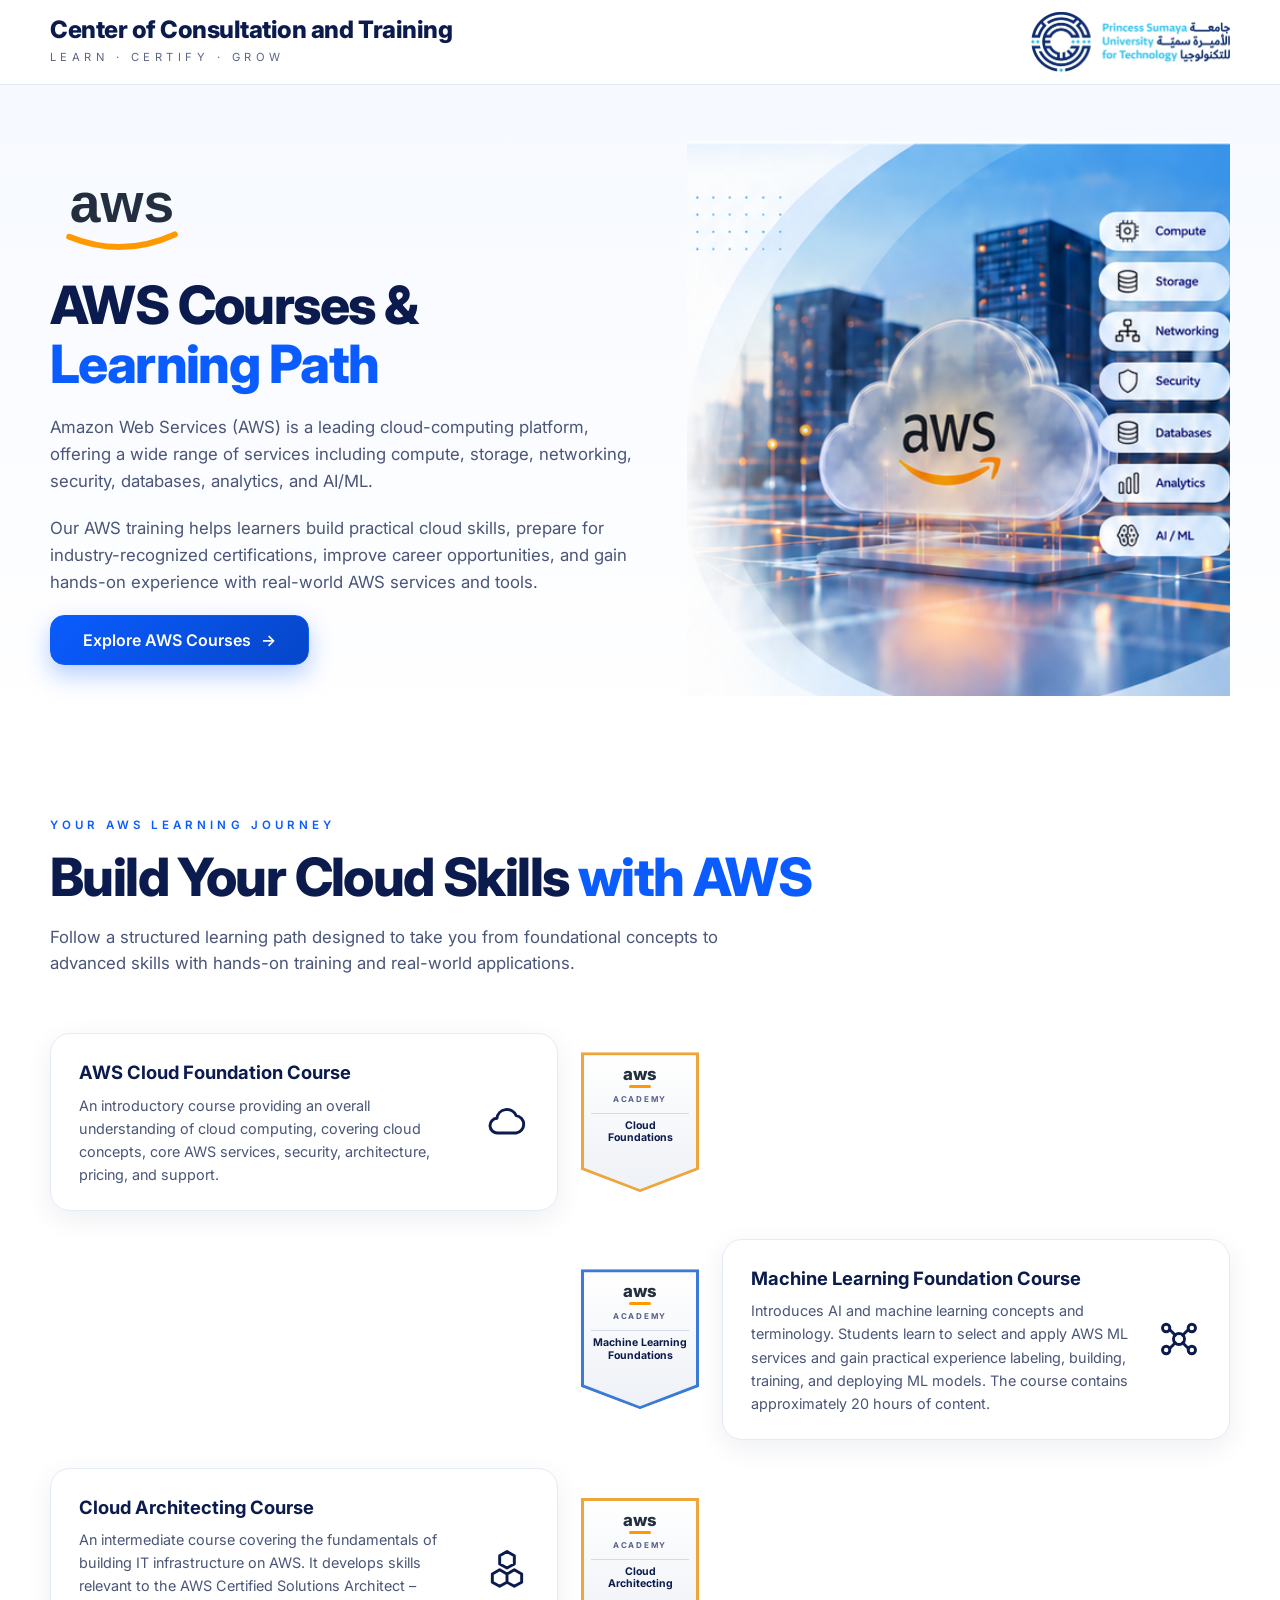
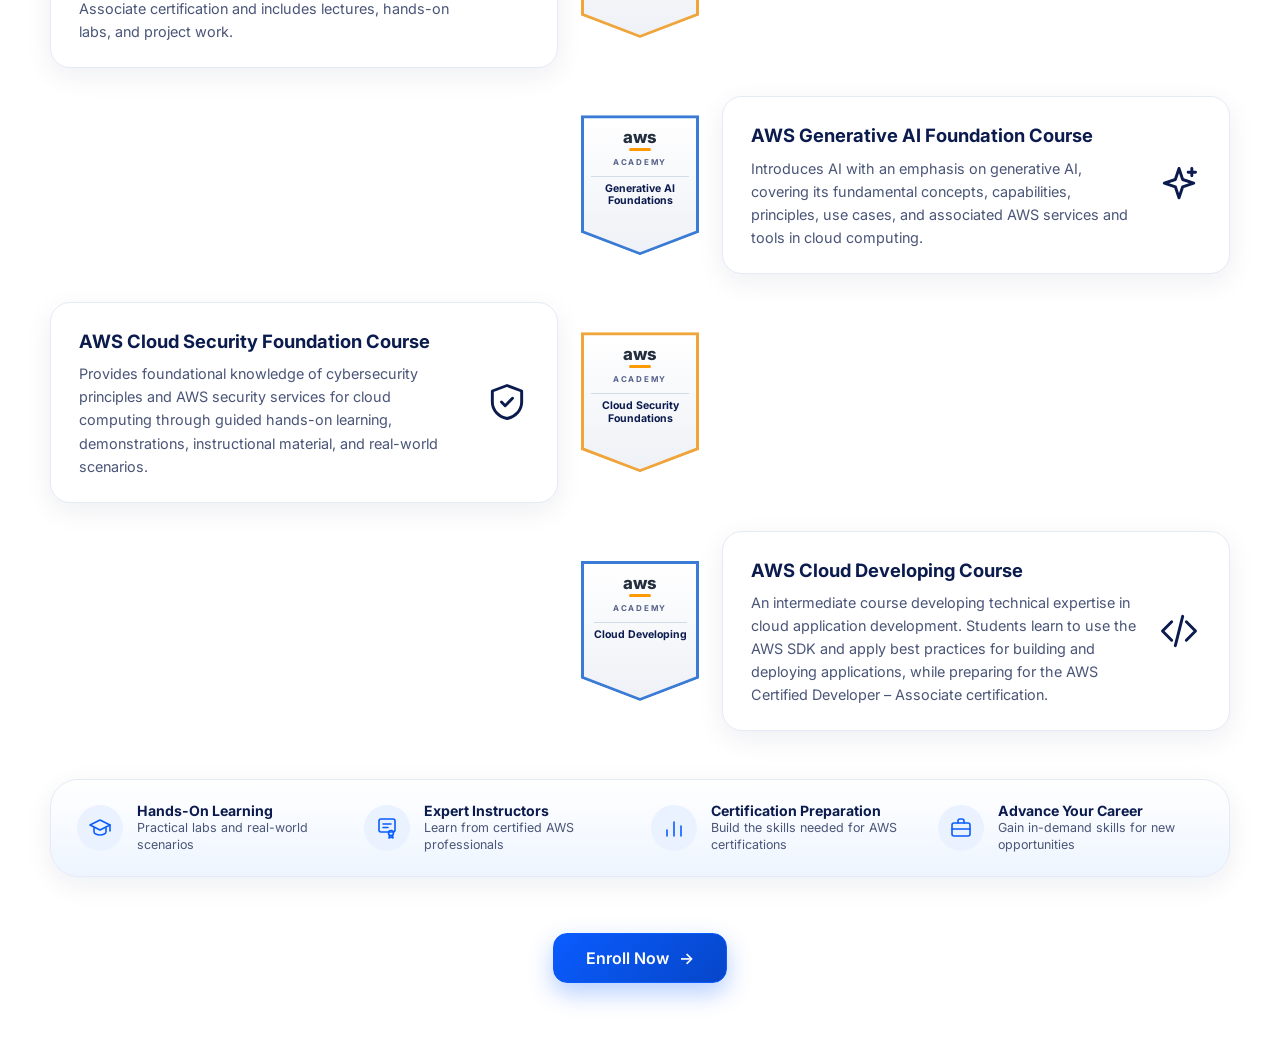
==== html/AWS.html @ 0be31d68 "Add PSUT Center of Consultation and Training website Landing page plus AWS, Oracle, Cisco, Microsoft" ====
<!DOCTYPE html>
<html lang="en">
<head>
  <meta charset="UTF-8">
  <meta name="viewport" content="width=device-width, initial-scale=1">
  <title>AWS Courses &amp; Learning Path | PSUT</title>
  <link rel="preconnect" href="https://fonts.googleapis.com">
  <link href="https://fonts.googleapis.com/css2?family=Inter:wght@400;500;600;700;800&display=swap" rel="stylesheet">
  <link rel="stylesheet" href="../css/Shared_Style.css">
  <link rel="stylesheet" href="../css/AWS.css">
</head>
<body>

  <!-- ===== Header (logo links back home) ===== -->
  <header class="site-header">
    <div class="container site-header__inner">
      <a class="brand" href="../index.html" aria-label="Back to home">
        <div class="brand__title">Center of Consultation and Training</div>
        <div class="brand__tagline">LEARN · CERTIFY · GROW</div>
      </a>
      <img class="university-logo" src="../assets/images/psut-logo.webp" alt="Princess Sumaya University for Technology" width="1600" height="483">
    </div>
  </header>

  <!-- ===== Hero ===== -->
  <section class="aws-hero" id="hero">
    <div class="container aws-hero__inner">
      <div class="aws-hero__content">
        <img class="aws-hero__logo" src="../assets/images/aws.svg" alt="AWS logo">
        <h1 class="heading">AWS Courses &amp; <em>Learning Path</em></h1>
        <p class="lead">Amazon Web Services (AWS) is a leading cloud-computing platform, offering a wide range of services including compute, storage, networking, security, databases, analytics, and AI/ML.</p>
        <p class="lead">Our AWS training helps learners build practical cloud skills, prepare for industry-recognized certifications, improve career opportunities, and gain hands-on experience with real-world AWS services and tools.</p>
        <button class="btn btn--primary" data-scroll-target="#courses">Explore AWS Courses <span aria-hidden="true">→</span></button>
      </div>
      <div class="aws-hero__visual" data-tilt>
        <div class="glow" aria-hidden="true"></div>
        <img class="hero-art" src="../assets/images/aws-hero.png" alt="AWS cloud above a city skyline with Compute, Storage, Networking, Security, Databases, Analytics and AI/ML services" width="489" height="500">
      </div>
    </div>
  </section>

  <!-- ===== Courses / learning path ===== -->
  <section class="section courses" id="courses">
    <div class="container">
      <div class="eyebrow">Your AWS learning journey</div>
      <h2 class="heading">Build Your Cloud Skills <em>with AWS</em></h2>
      <p class="lead">Follow a structured learning path designed to take you from foundational concepts to advanced skills with hands-on training and real-world applications.</p>
      <ol class="path" id="course-path"></ol>
      <ul class="features" id="features"></ul>
      <div class="courses__cta">
        <a class="btn btn--primary" id="enroll-btn" href="#">Enroll Now <span aria-hidden="true">→</span></a>
      </div>
    </div>
  </section>

  <script src="../js/Shared_Script.js"></script>
  <script src="../js/AWS.js"></script>
</body>
</html>
---- css/Shared_Style.css ----
/* ==========================================================
   Shared_Style.css — styles used by every page
   Sections: 1 Tokens · 2 Reset · 3 Layout · 4 Header
             5 Buttons · 6 Section headings · 7 Footer strip · 8 Reveal
   ========================================================== */

/* 1. Tokens */
:root {
  --navy: #0b1b4d;
  --blue: #0a5cff;
  --blue-dark: #0646c8;
  --blue-soft: #eaf2ff;
  --orange: #ff9900;
  --text: #4a5578;
  --line: #e4eaf6;
  --bg: #ffffff;
  --card-shadow: 0 8px 28px rgba(11, 27, 77, 0.07);
  --radius: 20px;
  --header-h: 84px;
  --max-w: 1180px;
  /* motion */
  --ease-spring: cubic-bezier(0.16, 1, 0.3, 1);
  --ease-pop: cubic-bezier(0.34, 1.56, 0.64, 1);
}

/* 2. Reset */
*, *::before, *::after { box-sizing: border-box; }
html { scroll-behavior: smooth; overflow-x: clip; }
body {
  margin: 0;
  font-family: "Inter", "Segoe UI", Helvetica, Arial, sans-serif;
  color: var(--text);
  background: var(--bg);
  line-height: 1.6;
}
img { max-width: 100%; display: block; }
.container > *, .hero__inner > *, .aws-hero__inner > * { min-width: 0; }
a { color: inherit; text-decoration: none; }
h1, h2, h3, h4, p { margin: 0; }

/* 3. Layout */
.container { width: min(var(--max-w), 100% - 40px); margin-inline: auto; }
.section { padding: 72px 0; scroll-margin-top: var(--header-h); }

/* 4. Header */
.site-header {
  position: sticky; top: 0; z-index: 50;
  background: rgba(255, 255, 255, 0.92);
  backdrop-filter: blur(10px);
  border-bottom: 1px solid var(--line);
}
.site-header__inner {
  height: var(--header-h);
  display: flex; align-items: center; justify-content: space-between; gap: 20px;
}
.brand__title { font-size: 1.5rem; font-weight: 800; color: var(--navy); letter-spacing: -0.02em; line-height: 1.1; }
.brand__tagline { font-size: 0.7rem; letter-spacing: 0.4em; color: #5a6585; margin-top: 6px; }
.university-logo { height: 60px; width: auto; flex: none; }

/* 5. Buttons */
.btn {
  display: inline-flex; align-items: center; gap: 10px;
  padding: 16px 32px; border-radius: 14px;
  font-family: inherit; font-size: 1rem; font-weight: 600; line-height: 1; cursor: pointer;
  border: 1.5px solid var(--blue);
  transition: transform .2s ease, box-shadow .2s ease, background .2s ease;
}
.btn:hover { transform: translateY(-2px); }
.btn:focus-visible, .provider-card__arrow:focus-visible, .brand:focus-visible { outline: 3px solid var(--blue); outline-offset: 3px; }
::selection { background: var(--blue); color: #fff; }
.btn--primary { background: linear-gradient(135deg, #0a5cff, #0646c8); color: #fff; box-shadow: 0 10px 24px rgba(10, 92, 255, .3); }
.btn--outline { background: #fff; color: var(--blue); }
.btn--outline:hover { background: var(--blue-soft); }

/* 6. Section headings */
.eyebrow { margin-bottom: 14px; font-size: 0.72rem; font-weight: 600; letter-spacing: 0.35em; text-transform: uppercase; color: var(--blue); }
.heading { font-size: clamp(2rem, 4.5vw, 3.3rem); font-weight: 800; color: var(--navy); letter-spacing: -0.03em; line-height: 1.12; text-wrap: balance; }
.heading em { font-style: normal; color: var(--blue); }
.lead { font-size: 1.05rem; max-width: 62ch; text-wrap: pretty; }

/* 7. Footer strip */
.footer-strip { background: var(--blue-soft); border-top: 1px solid var(--line); }
.footer-strip__inner { display: grid; grid-template-columns: repeat(3, 1fr); gap: 20px; padding: 22px 0; }
.footer-strip__item { display: flex; align-items: center; gap: 14px; }
.footer-strip__item svg { width: 34px; height: 34px; flex: none; color: var(--blue); }
.footer-strip__item strong { display: block; color: var(--navy); font-size: 0.9rem; }
.footer-strip__item span { font-size: 0.78rem; }

/* 7b. Feature strip (four selling points above the Enroll button on provider pages) */
.features { list-style: none; margin: 48px 0 0; padding: 22px 26px; display: grid; grid-template-columns: repeat(4, 1fr); gap: 22px; background: linear-gradient(180deg, #fff, #eef5ff); border: 1px solid var(--line); border-radius: 28px; box-shadow: var(--card-shadow); }
.feature { display: flex; align-items: center; gap: 14px; }
.feature__icon { width: 46px; height: 46px; border-radius: 50%; background: var(--blue-soft); color: var(--blue); display: grid; place-items: center; flex: none; }
.feature__icon svg { width: 24px; height: 24px; }
.feature strong { display: block; color: var(--navy); font-size: .88rem; line-height: 1.25; }
.feature span { display: block; font-size: .78rem; line-height: 1.35; }
@media (max-width: 1000px) { .features { grid-template-columns: 1fr 1fr; } }
@media (max-width: 560px) { .features { grid-template-columns: minmax(0, 1fr); padding: 20px; } }

/* 8a. Pointer tilt (driven by Shared.initTilt) */
[data-tilt] { --rx: 0deg; --ry: 0deg; transform: perspective(900px) rotateX(var(--rx)) rotateY(var(--ry)); transition: transform .25s cubic-bezier(.2, .7, .2, 1); }

/* 8. Motion — scroll reveal, badge pop, drawn connector, hero entrances
   Individual `translate` / `scale` properties are used for the entrance so a card's own
   hover `transform` never fights with it. Delays are per-property so hover stays instant. */
.reveal {
  --d: 0ms;
  opacity: 0; translate: 0 36px; scale: .96;
}
.reveal--left  { translate: -48px 24px; }
.reveal--right { translate: 48px 24px; }
.reveal.reveal { /* beats page-level transition rules on cards */
  transition:
    opacity .75s var(--ease-spring) var(--d),
    translate .75s var(--ease-spring) var(--d),
    scale .75s var(--ease-spring) var(--d),
    transform .25s ease, box-shadow .25s ease;
}
.reveal.is-visible { opacity: 1; translate: 0 0; scale: 1; }

/* Badges and number seals pop in just after their card */
.reveal .path-item__badge, .reveal .ms-card__badge, .reveal .rh-card__badge, .reveal .cs-item__num {
  opacity: 0; scale: .55;
  transition: opacity .5s ease calc(var(--d) + 220ms), scale .8s var(--ease-pop) calc(var(--d) + 220ms), transform .3s var(--ease-spring);
}
.reveal.is-visible .path-item__badge, .reveal.is-visible .ms-card__badge,
.reveal.is-visible .rh-card__badge, .reveal.is-visible .cs-item__num { opacity: 1; scale: 1; }

/* Roadmap connector line is drawn as the page scrolls (--draw: 0 → 1, set by Shared.initDrawLines) */
.path::before, .cs-grid::before { clip-path: inset(0 0 calc((1 - var(--draw, 1)) * 100%) 0); transition: clip-path .25s linear; }

/* Hero entrances (pages attach these with `animation:`) */
@keyframes rise { from { opacity: 0; transform: translateY(36px) scale(.96); } }
@keyframes art-in { from { opacity: 0; transform: translateY(36px) scale(1.04); filter: blur(8px); } }
@keyframes reveal-media { from { clip-path: inset(0 0 0 100%); opacity: 0; } to { clip-path: inset(0); opacity: 1; } }
@keyframes settle { from { transform: scale(1.04); } to { transform: scale(1); } }

/* Hover lift with a soft shadow */
.btn--primary:hover { box-shadow: 0 16px 32px rgba(10, 92, 255, .32); }
.btn--outline:hover { box-shadow: 0 10px 24px rgba(11, 27, 77, .1); }

@media (prefers-reduced-motion: reduce) {
  html { scroll-behavior: auto; }
  .reveal, .reveal .path-item__badge, .reveal .ms-card__badge, .reveal .rh-card__badge, .reveal .cs-item__num { opacity: 1; translate: none; scale: none; transition: none; }
  .path::before, .cs-grid::before { clip-path: none; transition: none; }
}

@media (max-width: 760px) {
  .university-logo { height: 40px; }
  .brand__title { font-size: 1.15rem; }
  .brand__tagline { letter-spacing: 0.25em; }
  .footer-strip__inner { grid-template-columns: 1fr; }
}

/* Small phones (≤ 480px, e.g. 320 × 768) */
@media (max-width: 480px) {
  :root { --header-h: 68px; }
  .container { width: calc(100% - 32px); }
  .section { padding: 48px 0; }
  .site-header__inner { gap: 10px; }
  .brand__title { font-size: 0.95rem; line-height: 1.15; }
  .brand__tagline { font-size: 0.6875rem; letter-spacing: 0.12em; margin-top: 3px; white-space: nowrap; }
  .university-logo { height: 30px; }
  .eyebrow { font-size: 0.6875rem; letter-spacing: 0.16em; }
  .heading { font-size: 1.75rem; }
  .lead { font-size: 0.98rem; }
  .btn { padding: 15px 22px; justify-content: center; }
}
---- css/AWS.css ----
/* ==========================================================
   AWS.css — styles specific to the AWS page
   Sections: 1 Hero · 2 Service chips · 3 Learning path · 4 CTA
   ========================================================== */

/* 1. Hero (2 Service chips are now part of the hero photo) */
.aws-hero { background: linear-gradient(180deg, #f6f9ff, #fff); overflow: hidden; }
.aws-hero__inner { display: grid; grid-template-columns: 1.1fr 1fr; align-items: center; gap: 40px; padding: 56px 0 48px; }
.aws-hero__content { display: grid; gap: 20px; justify-items: start; }
.aws-hero__logo { height: 84px; width: auto; }
.aws-hero__visual { position: relative; display: grid; place-items: center; animation: art-in .8s var(--ease-spring) both .1s; }
.hero-art { width: 100%; max-width: 560px; height: auto; animation: float 7s ease-in-out infinite; mix-blend-mode: multiply; }
.glow { position: absolute; width: 70%; aspect-ratio: 1; border-radius: 50%; background: radial-gradient(circle, rgba(255, 153, 0, .28), rgba(10, 92, 255, .12) 55%, transparent 70%); animation: pulse 4.5s ease-in-out infinite; }
@keyframes float { 50% { transform: translateY(-14px); } }
@keyframes pulse { 50% { transform: scale(1.18); opacity: .6; } }
.aws-hero__content > * { animation: rise .8s var(--ease-spring) both; }
.aws-hero__content > :nth-child(2) { animation-delay: .1s; }
.aws-hero__content > :nth-child(3) { animation-delay: .18s; }
.aws-hero__content > :nth-child(4) { animation-delay: .26s; }
.aws-hero__content > :nth-child(5) { animation-delay: .34s; }
@media (prefers-reduced-motion: reduce) { .aws-hero__visual, .hero-art, .glow, .aws-hero__content > * { animation: none; } }

/* 3. Learning path — two columns around a centre rail of badges */
.courses .lead { margin-top: 16px; }
.path { list-style: none; margin: 56px 0 0; padding: 0; position: relative; display: grid; gap: 28px; }
.path::before { content: ""; position: absolute; left: 50%; top: 0; bottom: 0; border-left: 2px dashed #c6d3ee; transform: translateX(-50%); }
.path-item { display: grid; grid-template-columns: 1fr 140px 1fr; align-items: center; }
.path-item__card {
  display: flex; align-items: center; justify-content: space-between; gap: 18px;
  padding: 24px 28px; background: #fff; border: 1px solid var(--line); border-radius: var(--radius);
  box-shadow: var(--card-shadow); transition: transform .25s ease, box-shadow .25s ease;
}
.path-item__card:hover { transform: translateY(-3px); box-shadow: 0 16px 36px rgba(11, 27, 77, .12); }
.path-item__card h3 { color: var(--navy); font-size: 1.15rem; margin-bottom: 6px; }
.path-item__card p { font-size: .9rem; }
.path-item__icon { width: 44px; height: 44px; flex: none; color: var(--navy); }
.path-item__badge { grid-column: 2; grid-row: 1; justify-self: center; }
.path-item--left  .path-item__card { grid-column: 1; grid-row: 1; margin-right: 12px; }
.path-item--right .path-item__card { grid-column: 3; grid-row: 1; margin-left: 12px; }

/* Badge: AWS Academy-style shield; ring colour alternates silver-blue / silver-orange */
.badge {
  --edge: #c9d2e3;
  position: relative; z-index: 1; width: 118px; height: 140px; padding: 14px 10px 26px;
  display: flex; flex-direction: column; align-items: center; text-align: center;
  background: linear-gradient(180deg, #fff, #eef1f6); color: var(--navy);
  clip-path: polygon(0 0, 100% 0, 100% 84%, 50% 100%, 0 84%);
  filter: drop-shadow(0 8px 14px rgba(11, 27, 77, .18));
}
.badge::before { /* edge, drawn as an inset so the clip keeps it crisp */
  content: ""; position: absolute; inset: 0; z-index: -1; background: var(--edge);
  clip-path: polygon(0 0, 100% 0, 100% 84%, 50% 100%, 0 84%);
}
.badge::after {
  content: ""; position: absolute; inset: 3px; z-index: -1; background: linear-gradient(180deg, #fff, #eef1f6);
  clip-path: polygon(0 0, 100% 0, 100% 84%, 50% 100%, 0 84%);
}
.path-item:nth-child(even) .badge { --edge: #3a7bd5; }
.path-item:nth-child(odd) .badge { --edge: #f0a53a; }
.badge__aws { font-weight: 800; font-size: 1.05rem; color: #232f3e; line-height: 1; }
.badge__aws::after { content: ""; display: block; width: 22px; height: 3px; margin: 2px auto 0; border-radius: 3px; background: var(--orange); }
.badge__academy { margin-top: 5px; font-size: .5rem; font-weight: 700; letter-spacing: .22em; color: #55608a; }
.badge__label { margin-top: 7px; padding-top: 6px; border-top: 1px solid #d3daea; font-size: .66rem; font-weight: 700; line-height: 1.2; text-wrap: balance; }

/* 4. CTA */
.courses__cta { display: flex; justify-content: center; margin-top: 56px; }

@media (max-width: 900px) {
  .aws-hero__inner { grid-template-columns: minmax(0, 1fr); }
  .path::before { left: 62px; }
  .path-item { grid-template-columns: 124px minmax(0, 1fr); gap: 14px; }
  .path-item__icon { display: none; }
  .path-item__badge { grid-column: 1; }
  .path-item--left .path-item__card, .path-item--right .path-item__card { grid-column: 2; margin: 0; }
}

@media (max-width: 480px) {
  .aws-hero__inner { padding: 32px 0; gap: 28px; }
  .aws-hero__logo { height: 64px; }
  .aws-hero__content .btn { width: 100%; }
  /* Stack each course: badge on top, full-width card below */
  .path { margin-top: 36px; gap: 36px; }
  .path::before { display: none; }
  .path-item { grid-template-columns: minmax(0, 1fr); gap: 0; }
  .path-item__badge, .path-item--left .path-item__card, .path-item--right .path-item__card { grid-column: 1; }
  .path-item__badge { grid-row: 1; justify-self: start; margin: 0 0 -26px 18px; position: relative; z-index: 2; }
  .path-item--left .path-item__card, .path-item--right .path-item__card { grid-row: 2; padding: 40px 20px 22px; }
  .path-item__card h3 { font-size: 1.05rem; }
  .badge { width: 104px; height: 124px; padding: 12px 8px 22px; }
  .courses__cta .btn { width: 100%; }
}
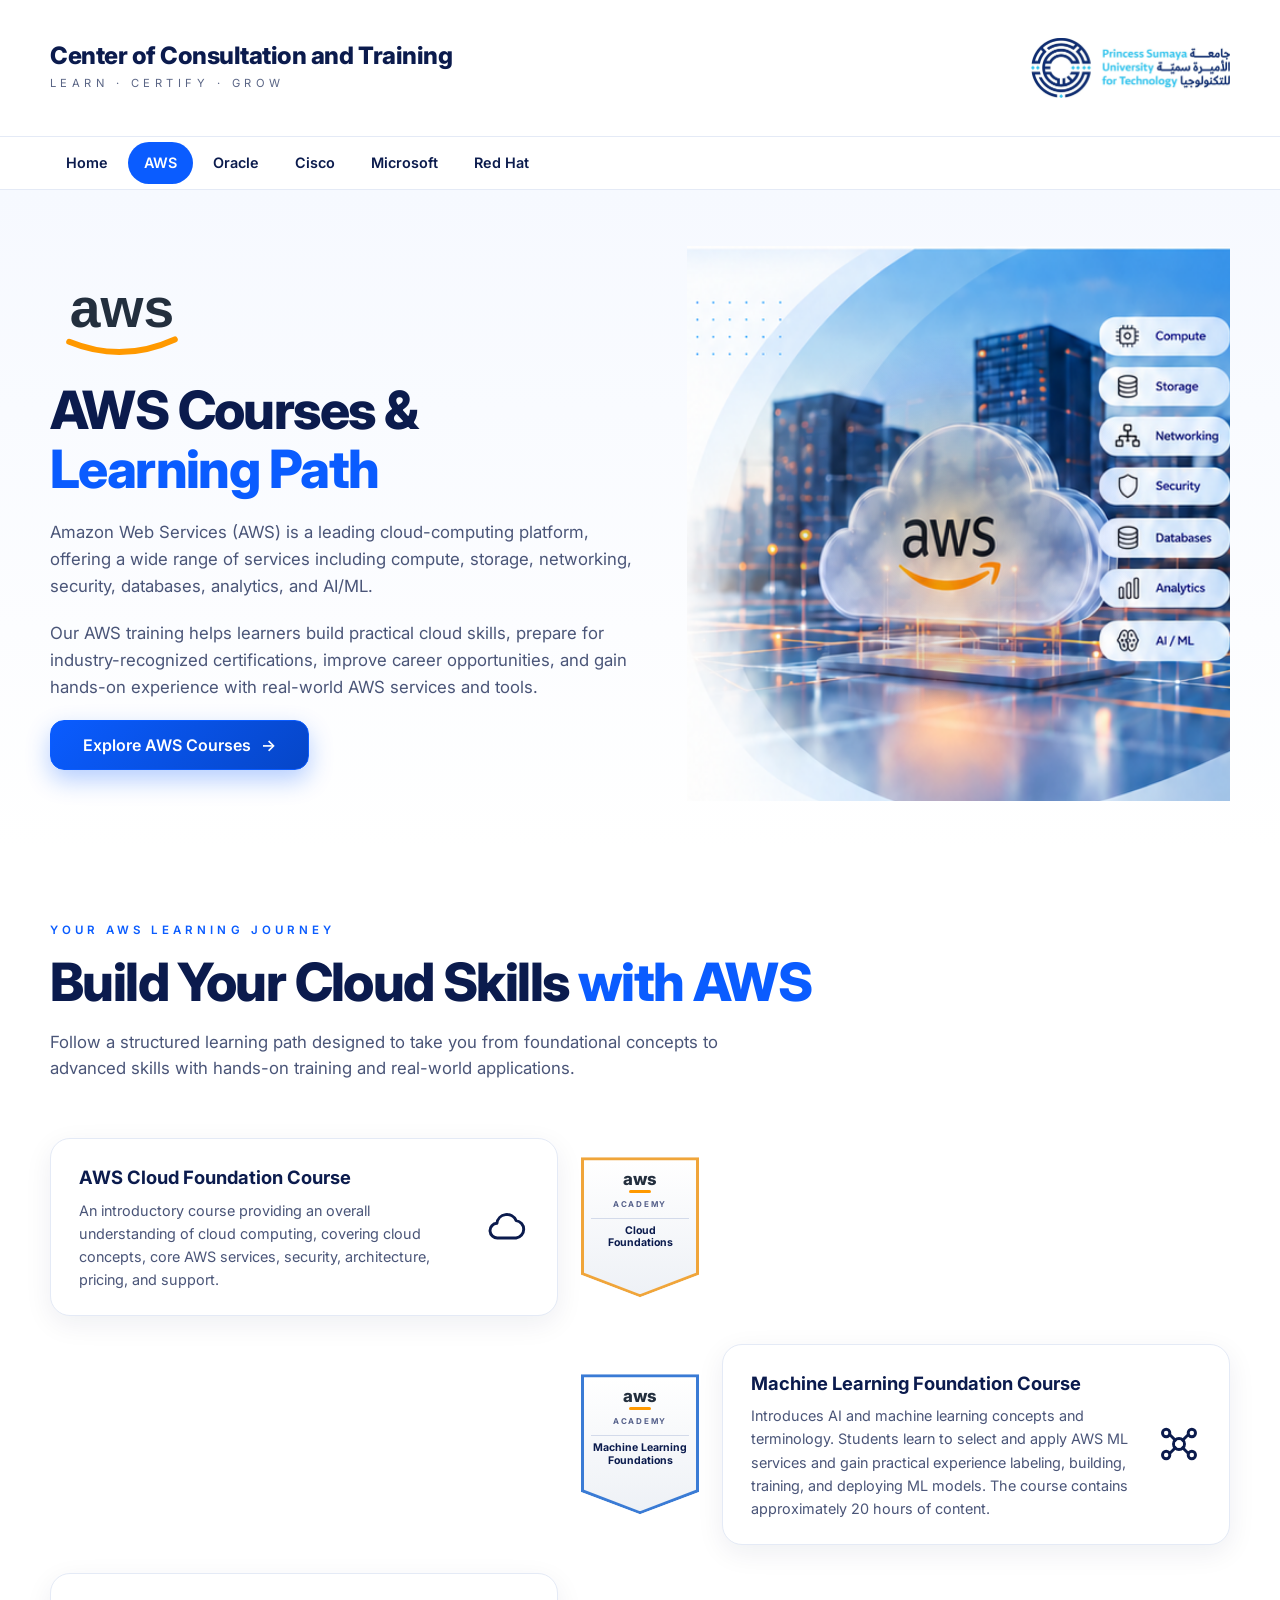
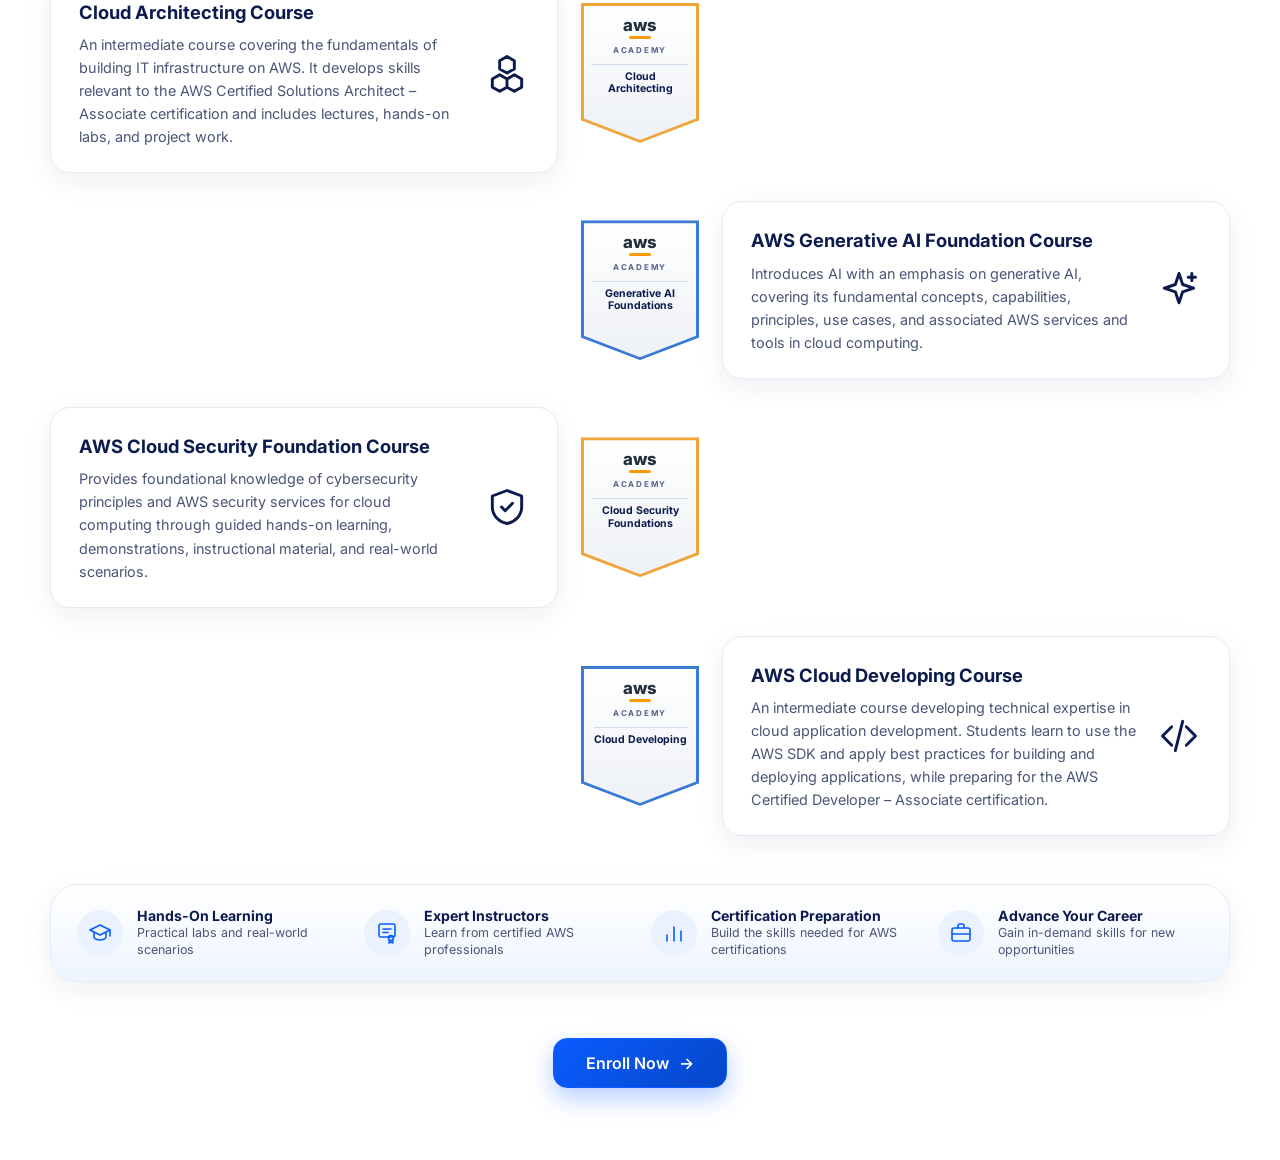
==== commit 32b60b62: "Polish: mobile-native fixes, view transitions, scroll-driven connector, header shadow, shared hero a" ====
--- a/html/AWS.html
+++ b/html/AWS.html
@@ -2,14 +2,18 @@
 <html lang="en">
 <head>
   <meta charset="UTF-8">
-  <meta name="viewport" content="width=device-width, initial-scale=1">
+  <meta name="viewport" content="width=device-width, initial-scale=1, viewport-fit=cover">
+  <meta name="theme-color" content="#ffffff">
+  <meta name="color-scheme" content="light">
   <title>AWS Courses &amp; Learning Path | PSUT</title>
   <link rel="preconnect" href="https://fonts.googleapis.com">
   <link href="https://fonts.googleapis.com/css2?family=Inter:wght@400;500;600;700;800&display=swap" rel="stylesheet">
   <link rel="stylesheet" href="../css/Shared_Style.css">
   <link rel="stylesheet" href="../css/AWS.css">
+  <script>document.documentElement.classList.add("js");</script>
 </head>
 <body>
+  <a class="skip-link" href="#main">Skip to main content</a>
 
   <!-- ===== Header (logo links back home) ===== -->
   <header class="site-header">
@@ -22,6 +26,7 @@
     </div>
   </header>
 
+  <main id="main" tabindex="-1">
   <!-- ===== Hero ===== -->
   <section class="aws-hero" id="hero">
     <div class="container aws-hero__inner">
@@ -45,14 +50,16 @@
       <div class="eyebrow">Your AWS learning journey</div>
       <h2 class="heading">Build Your Cloud Skills <em>with AWS</em></h2>
       <p class="lead">Follow a structured learning path designed to take you from foundational concepts to advanced skills with hands-on training and real-world applications.</p>
-      <ol class="path" id="course-path"></ol>
-      <ul class="features" id="features"></ul>
+      <ol class="path" id="course-path" aria-label="Course learning path"></ol>
+      <ul class="features" id="features" aria-label="Why train with us"></ul>
       <div class="courses__cta">
         <a class="btn btn--primary" id="enroll-btn" href="#">Enroll Now <span aria-hidden="true">→</span></a>
       </div>
     </div>
   </section>
 
+  </main>
+
   <script src="../js/Shared_Script.js"></script>
   <script src="../js/AWS.js"></script>
 </body>
--- a/css/Shared_Style.css
+++ b/css/Shared_Style.css
@@ -16,16 +16,17 @@
   --bg: #ffffff;
   --card-shadow: 0 8px 28px rgba(11, 27, 77, 0.07);
   --radius: 20px;
-  --header-h: 84px;
+  --header-h: 136px;
   --max-w: 1180px;
   /* motion */
   --ease-spring: cubic-bezier(0.16, 1, 0.3, 1);
   --ease-pop: cubic-bezier(0.34, 1.56, 0.64, 1);
+  --ease-out: cubic-bezier(0.23, 1, 0.32, 1); /* strong ease-out for hover / press feedback */
 }
 
 /* 2. Reset */
 *, *::before, *::after { box-sizing: border-box; }
-html { scroll-behavior: smooth; overflow-x: clip; }
+html { scroll-behavior: smooth; overflow-x: hidden; -webkit-tap-highlight-color: transparent; -webkit-text-size-adjust: 100%; }
 body {
   margin: 0;
   font-family: "Inter", "Segoe UI", Helvetica, Arial, sans-serif;
@@ -34,13 +35,26 @@
   line-height: 1.6;
 }
 img { max-width: 100%; display: block; }
+
+/* Native feel on phones: instant taps, no text selection / callout on controls, notch-safe edges */
+a, button, [role="button"] { touch-action: manipulation; }
+.btn, .site-nav a, .provider-card__arrow, .brand { -webkit-user-select: none; user-select: none; -webkit-touch-callout: none; }
+body { padding-left: env(safe-area-inset-left); padding-right: env(safe-area-inset-right); }
+.site-header { padding-top: env(safe-area-inset-top); }
+.site-nav ul { overscroll-behavior-x: contain; }
 .container > *, .hero__inner > *, .aws-hero__inner > * { min-width: 0; }
 a { color: inherit; text-decoration: none; }
 h1, h2, h3, h4, p { margin: 0; }
 
+/* Accessibility helpers */
+.skip-link { position: absolute; left: 16px; top: -64px; z-index: 100; padding: 12px 18px; border-radius: 10px; background: var(--navy); color: #fff; font-weight: 600; }
+.skip-link:focus { top: 12px; }
+.sr-only { position: absolute; width: 1px; height: 1px; margin: -1px; padding: 0; overflow: hidden; clip: rect(0 0 0 0); white-space: nowrap; border: 0; }
+main:focus { outline: none; }
+
 /* 3. Layout */
 .container { width: min(var(--max-w), 100% - 40px); margin-inline: auto; }
-.section { padding: 72px 0; scroll-margin-top: var(--header-h); }
+.section { padding: 72px 0; scroll-margin-top: var(--header-h); overflow-x: clip; }
 
 /* 4. Header */
 .site-header {
@@ -57,20 +71,55 @@
 .brand__tagline { font-size: 0.7rem; letter-spacing: 0.4em; color: #5a6585; margin-top: 6px; }
 .university-logo { height: 60px; width: auto; flex: none; }
 
+/* Header shadow appears once the page scrolls (opacity only; toggled by Shared.initHeaderShadow) */
+.site-header::after { content: ""; position: absolute; inset: 0; z-index: -1; pointer-events: none; box-shadow: 0 10px 28px rgba(11, 27, 77, .09); opacity: 0; transition: opacity 200ms ease; }
+.site-header.is-scrolled::after { opacity: 1; }
+
+/* Page-to-page cross-fade; the sticky header stays put (browsers without support just navigate normally) */
+@view-transition { navigation: auto; }
+.site-header { view-transition-name: site-header; }
+::view-transition-group(site-header) { animation-duration: 0s; }
+::view-transition-old(root) { animation: 160ms var(--ease-out) both vt-out; }
+::view-transition-new(root) { animation: 220ms var(--ease-out) both vt-in; }
+@keyframes vt-out { to { opacity: 0; } }
+@keyframes vt-in { from { opacity: 0; } }
+
+@media (prefers-reduced-transparency: reduce), (prefers-contrast: more) {
+  .site-header, .site-nav { background: #fff; backdrop-filter: none; -webkit-backdrop-filter: none; }
+}
+
+/* 4b. Navigation row */
+.site-nav { border-top: 1px solid var(--line); background: rgba(255, 255, 255, .96); }
+.site-nav__inner { display: flex; align-items: center; justify-content: space-between; gap: 16px; height: 52px; }
+.site-nav ul { list-style: none; margin: 0; padding: 0; display: flex; gap: 4px; flex: 1; min-width: 0; overflow-x: auto; scrollbar-width: none; scroll-snap-type: x proximity; }
+.site-nav ul::-webkit-scrollbar { display: none; }
+.site-nav li { flex: none; scroll-snap-align: start; }
+.site-nav ul a { display: block; padding: 9px 16px; border-radius: 999px; font-size: .9rem; font-weight: 600; color: var(--navy); transition: background-color 200ms ease, color 200ms ease, transform 160ms var(--ease-out); }
+@media (hover: hover) and (pointer: fine) { .site-nav ul a:hover { background: var(--blue-soft); } }
+.site-nav ul a[aria-current="page"] { background: var(--blue); color: #fff; }
+.site-nav ul a:active { transform: scale(.97); }
+.site-nav a:focus-visible { outline: none; box-shadow: 0 0 0 3px rgba(10, 92, 255, .4); }
+
 /* 5. Buttons */
 .btn {
   display: inline-flex; align-items: center; gap: 10px;
   padding: 16px 32px; border-radius: 14px;
   font-family: inherit; font-size: 1rem; font-weight: 600; line-height: 1; cursor: pointer;
   border: 1.5px solid var(--blue);
-  transition: transform .2s ease, box-shadow .2s ease, background .2s ease;
-}
-.btn:hover { transform: translateY(-2px); }
-.btn:focus-visible, .provider-card__arrow:focus-visible, .brand:focus-visible { outline: 3px solid var(--blue); outline-offset: 3px; }
+  transition: transform 160ms var(--ease-out), box-shadow 200ms ease, background-color 200ms ease;
+}
+@media (hover: hover) and (pointer: fine) { .btn:hover { transform: translateY(-2px); } }
+.btn:active { transform: scale(.97); }
+.btn:disabled, .btn[aria-disabled="true"] { opacity: .5; pointer-events: none; }
+/* Focus ring in the shadcn style: a soft 3px halo instead of a hard outline */
+.btn:focus-visible, .provider-card__arrow:focus-visible, .brand:focus-visible, .feature a:focus-visible {
+  outline: none; box-shadow: 0 0 0 3px rgba(10, 92, 255, .4); border-color: var(--blue);
+}
+.brand:focus-visible { border-radius: 8px; }
 ::selection { background: var(--blue); color: #fff; }
 .btn--primary { background: linear-gradient(135deg, #0a5cff, #0646c8); color: #fff; box-shadow: 0 10px 24px rgba(10, 92, 255, .3); }
 .btn--outline { background: #fff; color: var(--blue); }
-.btn--outline:hover { background: var(--blue-soft); }
+@media (hover: hover) and (pointer: fine) { .btn--outline:hover { background: var(--blue-soft); } }
 
 /* 6. Section headings */
 .eyebrow { margin-bottom: 14px; font-size: 0.72rem; font-weight: 600; letter-spacing: 0.35em; text-transform: uppercase; color: var(--blue); }
@@ -97,36 +146,46 @@
 @media (max-width: 560px) { .features { grid-template-columns: minmax(0, 1fr); padding: 20px; } }
 
 /* 8a. Pointer tilt (driven by Shared.initTilt) */
-[data-tilt] { --rx: 0deg; --ry: 0deg; transform: perspective(900px) rotateX(var(--rx)) rotateY(var(--ry)); transition: transform .25s cubic-bezier(.2, .7, .2, 1); }
+[data-tilt] { transition: transform 250ms var(--ease-out); }
 
 /* 8. Motion — scroll reveal, badge pop, drawn connector, hero entrances
    Individual `translate` / `scale` properties are used for the entrance so a card's own
    hover `transform` never fights with it. Delays are per-property so hover stays instant. */
-.reveal {
-  --d: 0ms;
-  opacity: 0; translate: 0 36px; scale: .96;
-}
-.reveal--left  { translate: -48px 24px; }
-.reveal--right { translate: 48px 24px; }
+.reveal { --d: 0ms; }
+.js .reveal { opacity: 0; translate: 0 36px; scale: .96; }
+.js .reveal--left  { translate: -48px 24px; }
+.js .reveal--right { translate: 48px 24px; }
 .reveal.reveal { /* beats page-level transition rules on cards */
   transition:
     opacity .75s var(--ease-spring) var(--d),
     translate .75s var(--ease-spring) var(--d),
     scale .75s var(--ease-spring) var(--d),
-    transform .25s ease, box-shadow .25s ease;
-}
-.reveal.is-visible { opacity: 1; translate: 0 0; scale: 1; }
+    transform 220ms var(--ease-out), box-shadow 220ms ease;
+}
+.js .reveal.is-visible { opacity: 1; translate: 0 0; scale: 1; }
 
 /* Badges and number seals pop in just after their card */
-.reveal .path-item__badge, .reveal .ms-card__badge, .reveal .rh-card__badge, .reveal .cs-item__num {
-  opacity: 0; scale: .55;
-  transition: opacity .5s ease calc(var(--d) + 220ms), scale .8s var(--ease-pop) calc(var(--d) + 220ms), transform .3s var(--ease-spring);
-}
-.reveal.is-visible .path-item__badge, .reveal.is-visible .ms-card__badge,
-.reveal.is-visible .rh-card__badge, .reveal.is-visible .cs-item__num { opacity: 1; scale: 1; }
-
-/* Roadmap connector line is drawn as the page scrolls (--draw: 0 → 1, set by Shared.initDrawLines) */
-.path::before, .cs-grid::before { clip-path: inset(0 0 calc((1 - var(--draw, 1)) * 100%) 0); transition: clip-path .25s linear; }
+.js .reveal .path-item__badge, .js .reveal .ms-card__badge, .js .reveal .rh-card__badge, .js .reveal .cs-item__num {
+  opacity: 0; scale: .8;
+  transition: opacity .5s ease calc(var(--d) + 220ms), scale .8s var(--ease-pop) calc(var(--d) + 220ms), transform 220ms var(--ease-out);
+}
+.js .reveal.is-visible .path-item__badge, .js .reveal.is-visible .ms-card__badge,
+.js .reveal.is-visible .rh-card__badge, .js .reveal.is-visible .cs-item__num { opacity: 1; scale: 1; }
+
+/* Roadmap connector line is drawn as the page scrolls, with a CSS scroll-driven animation (no JS).
+   Browsers without animation-timeline simply show the finished line. */
+@supports (animation-timeline: view()) {
+  @media (prefers-reduced-motion: no-preference) {
+    .path::before, .cs-grid::before { animation: draw-line linear both; animation-timeline: view(); animation-range: entry 25% cover 60%; }
+  }
+}
+@keyframes draw-line { from { clip-path: inset(0 0 100% 0); } to { clip-path: inset(0 0 0 0); } }
+
+/* Hero art shared by the AWS / Oracle / Cisco / Red Hat pages (each page sets --glow-a / --glow-b on its visual) */
+.hero-art { width: 100%; max-width: 560px; height: auto; animation: float 7s ease-in-out infinite; mix-blend-mode: multiply; }
+.glow { position: absolute; width: 70%; aspect-ratio: 1; border-radius: 50%; background: radial-gradient(circle, var(--glow-a), var(--glow-b) 55%, transparent 70%); animation: pulse 4.5s ease-in-out infinite; }
+@keyframes float { 50% { transform: translateY(-14px); } }
+@keyframes pulse { 50% { transform: scale(1.18); opacity: .6; } }
 
 /* Hero entrances (pages attach these with `animation:`) */
 @keyframes rise { from { opacity: 0; transform: translateY(36px) scale(.96); } }
@@ -135,13 +194,14 @@
 @keyframes settle { from { transform: scale(1.04); } to { transform: scale(1); } }
 
 /* Hover lift with a soft shadow */
-.btn--primary:hover { box-shadow: 0 16px 32px rgba(10, 92, 255, .32); }
-.btn--outline:hover { box-shadow: 0 10px 24px rgba(11, 27, 77, .1); }
+@media (hover: hover) and (pointer: fine) { .btn--primary:hover { box-shadow: 0 16px 32px rgba(10, 92, 255, .32); } }
+@media (hover: hover) and (pointer: fine) { .btn--outline:hover { box-shadow: 0 10px 24px rgba(11, 27, 77, .1); } }
 
 @media (prefers-reduced-motion: reduce) {
+  @view-transition { navigation: none; }
+  .site-header::after { transition: none; }
   html { scroll-behavior: auto; }
-  .reveal, .reveal .path-item__badge, .reveal .ms-card__badge, .reveal .rh-card__badge, .reveal .cs-item__num { opacity: 1; translate: none; scale: none; transition: none; }
-  .path::before, .cs-grid::before { clip-path: none; transition: none; }
+  .js .reveal, .js .reveal .path-item__badge, .js .reveal .ms-card__badge, .js .reveal .rh-card__badge, .js .reveal .cs-item__num { opacity: 1; translate: none; scale: none; transition: none; }
 }
 
 @media (max-width: 760px) {
@@ -153,7 +213,9 @@
 
 /* Small phones (≤ 480px, e.g. 320 × 768) */
 @media (max-width: 480px) {
-  :root { --header-h: 68px; }
+  :root { --header-h: 116px; }
+  .site-nav__inner { height: 48px; gap: 10px; }
+  .site-nav ul a { padding: 8px 12px; font-size: .85rem; }
   .container { width: calc(100% - 32px); }
   .section { padding: 48px 0; }
   .site-header__inner { gap: 10px; }
--- a/css/AWS.css
+++ b/css/AWS.css
@@ -8,11 +8,7 @@
 .aws-hero__inner { display: grid; grid-template-columns: 1.1fr 1fr; align-items: center; gap: 40px; padding: 56px 0 48px; }
 .aws-hero__content { display: grid; gap: 20px; justify-items: start; }
 .aws-hero__logo { height: 84px; width: auto; }
-.aws-hero__visual { position: relative; display: grid; place-items: center; animation: art-in .8s var(--ease-spring) both .1s; }
-.hero-art { width: 100%; max-width: 560px; height: auto; animation: float 7s ease-in-out infinite; mix-blend-mode: multiply; }
-.glow { position: absolute; width: 70%; aspect-ratio: 1; border-radius: 50%; background: radial-gradient(circle, rgba(255, 153, 0, .28), rgba(10, 92, 255, .12) 55%, transparent 70%); animation: pulse 4.5s ease-in-out infinite; }
-@keyframes float { 50% { transform: translateY(-14px); } }
-@keyframes pulse { 50% { transform: scale(1.18); opacity: .6; } }
+.aws-hero__visual { --glow-a: rgba(255, 153, 0, .28); --glow-b: rgba(10, 92, 255, .12); position: relative; display: grid; place-items: center; animation: art-in .8s var(--ease-spring) both .1s; }
 .aws-hero__content > * { animation: rise .8s var(--ease-spring) both; }
 .aws-hero__content > :nth-child(2) { animation-delay: .1s; }
 .aws-hero__content > :nth-child(3) { animation-delay: .18s; }
@@ -28,9 +24,9 @@
 .path-item__card {
   display: flex; align-items: center; justify-content: space-between; gap: 18px;
   padding: 24px 28px; background: #fff; border: 1px solid var(--line); border-radius: var(--radius);
-  box-shadow: var(--card-shadow); transition: transform .25s ease, box-shadow .25s ease;
+  box-shadow: var(--card-shadow); transition: transform 220ms var(--ease-out), box-shadow 220ms ease;
 }
-.path-item__card:hover { transform: translateY(-3px); box-shadow: 0 16px 36px rgba(11, 27, 77, .12); }
+@media (hover: hover) and (pointer: fine) { .path-item__card:hover { transform: translateY(-3px); box-shadow: 0 16px 36px rgba(11, 27, 77, .12); } }
 .path-item__card h3 { color: var(--navy); font-size: 1.15rem; margin-bottom: 6px; }
 .path-item__card p { font-size: .9rem; }
 .path-item__icon { width: 44px; height: 44px; flex: none; color: var(--navy); }
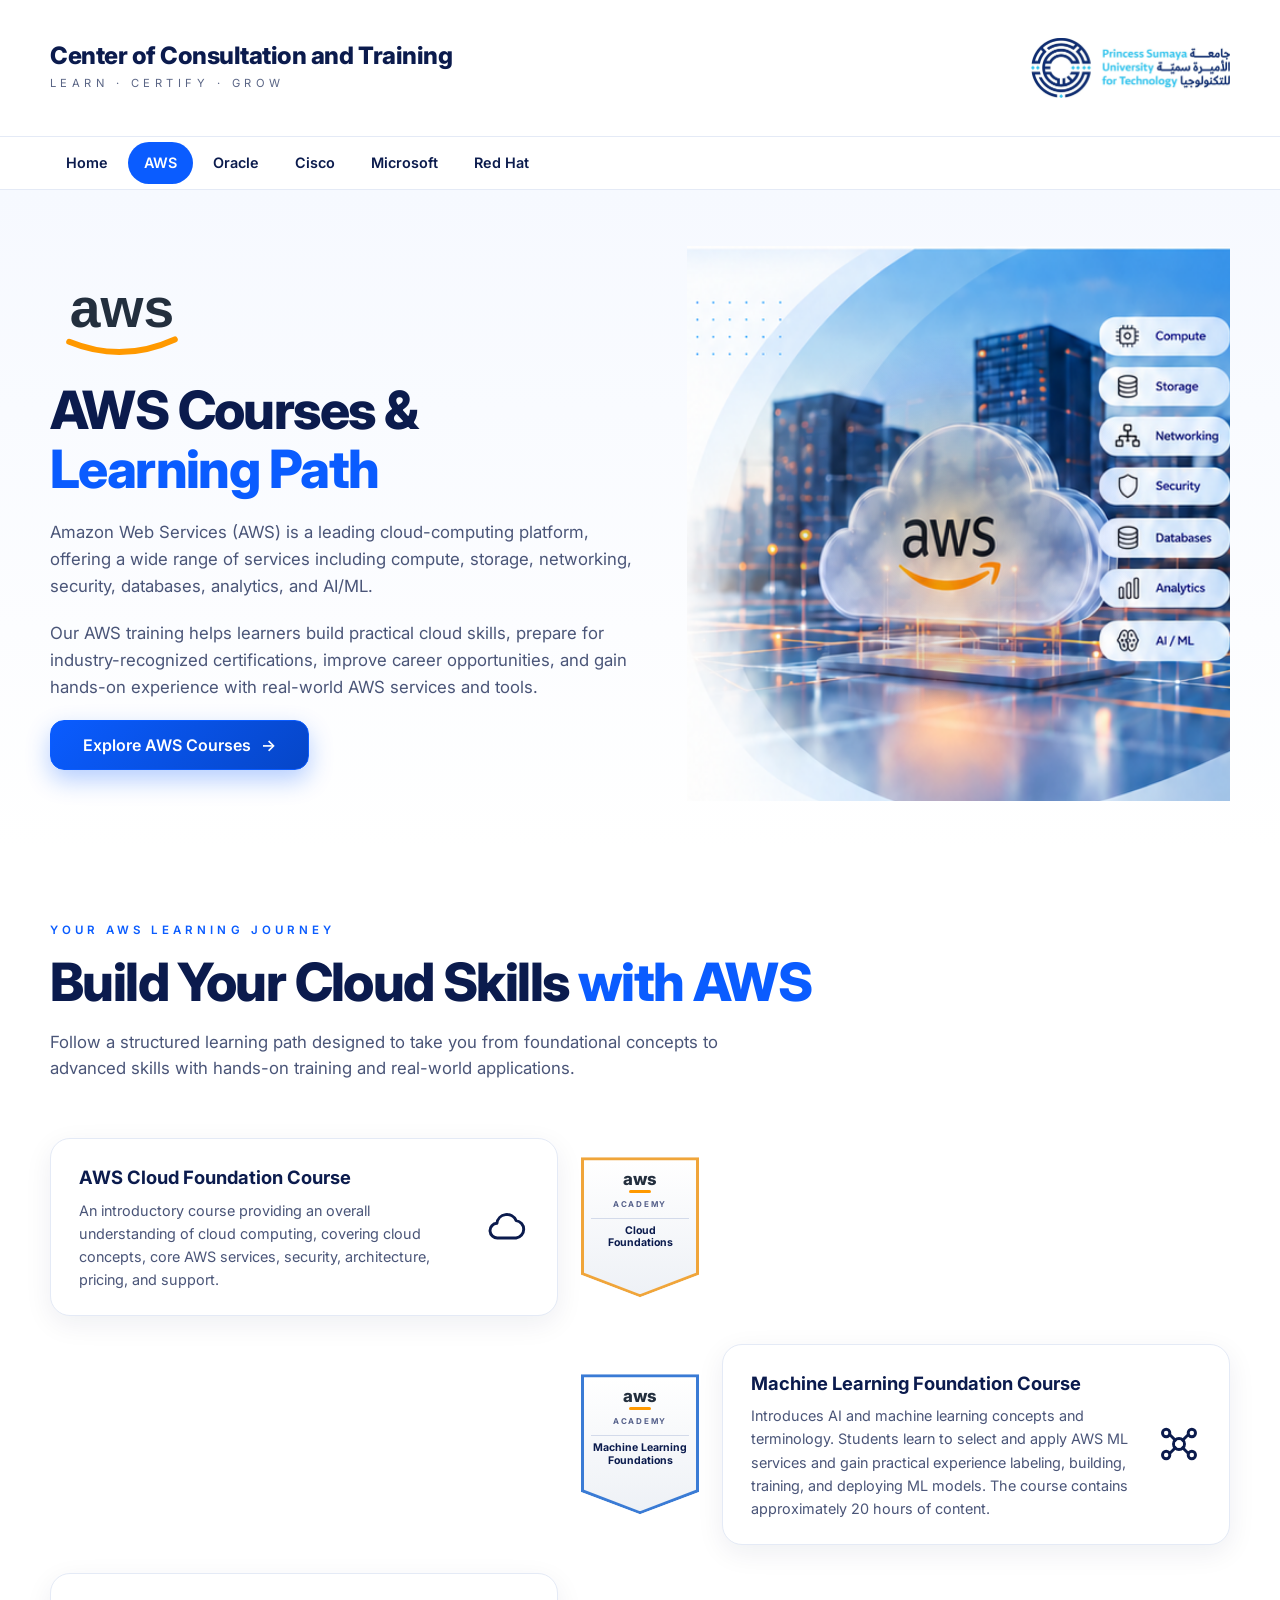
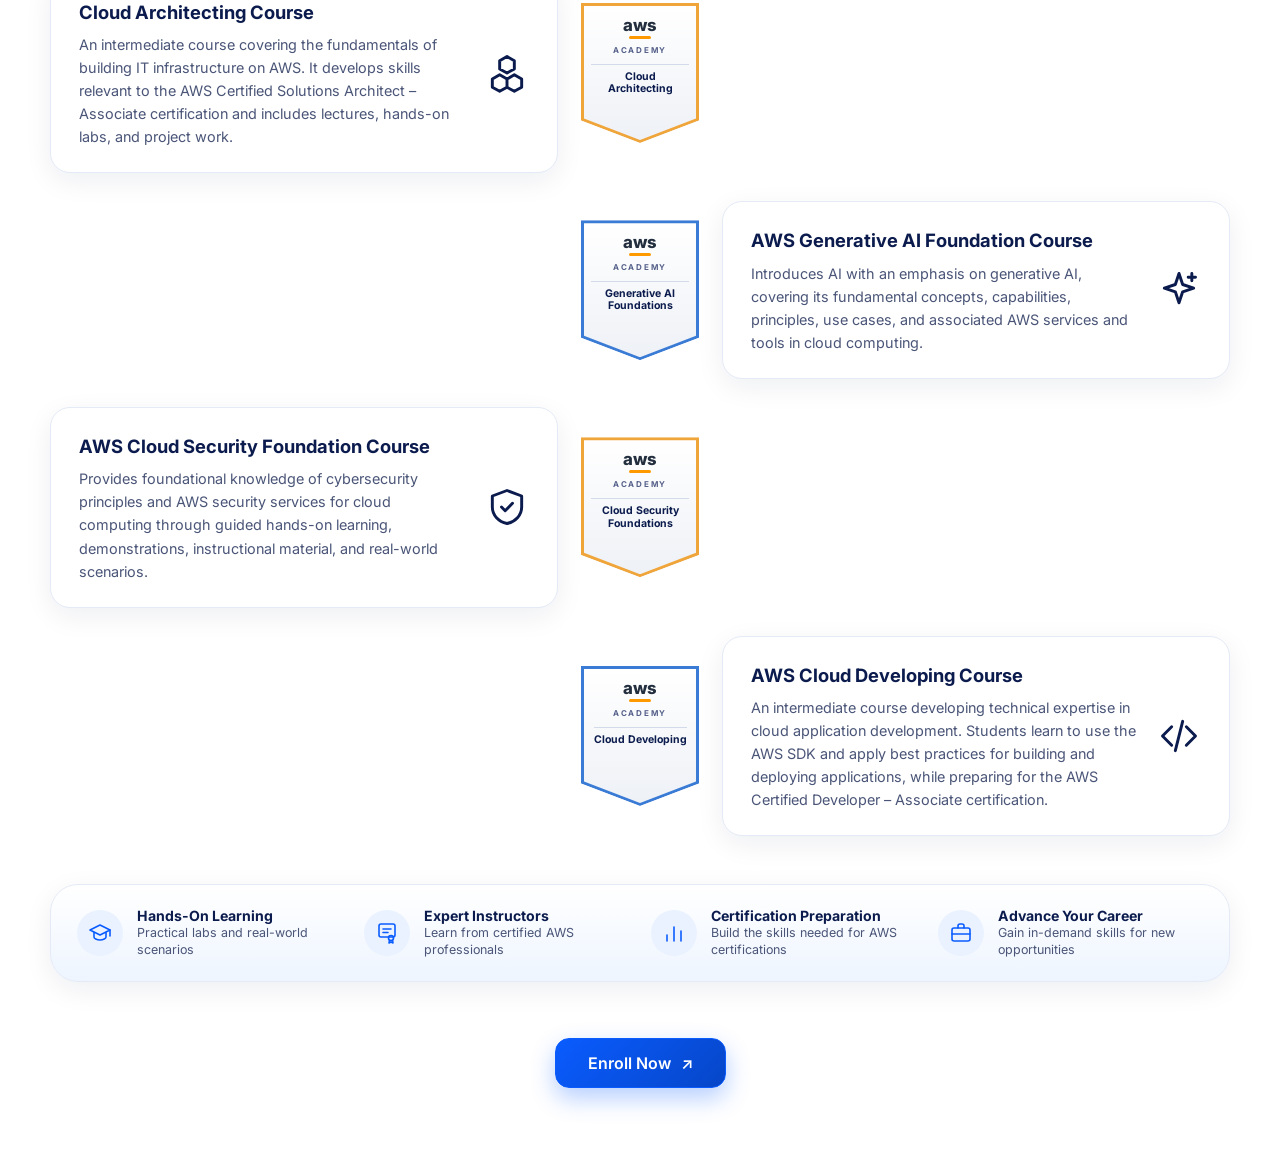
==== commit e2ddd8d7: "Move all text into HTML, add registration pages and form links, add README - Course, badge, provider" ====
--- a/html/AWS.html
+++ b/html/AWS.html
@@ -24,6 +24,19 @@
       </a>
       <img class="university-logo" src="../assets/images/psut-logo.webp" alt="Princess Sumaya University for Technology" width="1600" height="483">
     </div>
+    <!-- NAV: the same links appear on every page. Edit a label here, and in each page, to rename it. -->
+    <nav class="site-nav" aria-label="Main">
+      <div class="container site-nav__inner">
+        <ul>
+          <li><a href="../index.html">Home</a></li>
+          <li><a href="AWS.html" aria-current="page">AWS</a></li>
+          <li><a href="Oracle.html">Oracle</a></li>
+          <li><a href="Cisco.html">Cisco</a></li>
+          <li><a href="Microsoft.html">Microsoft</a></li>
+          <li><a href="RedHat.html">Red Hat</a></li>
+        </ul>
+      </div>
+    </nav>
   </header>
 
   <main id="main" tabindex="-1">
@@ -44,16 +57,164 @@
     </div>
   </section>
 
-  <!-- ===== Courses / learning path ===== -->
+  <!-- ===== Courses / learning path (edit the course text directly in the cards below) ===== -->
   <section class="section courses" id="courses">
     <div class="container">
       <div class="eyebrow">Your AWS learning journey</div>
       <h2 class="heading">Build Your Cloud Skills <em>with AWS</em></h2>
       <p class="lead">Follow a structured learning path designed to take you from foundational concepts to advanced skills with hands-on training and real-world applications.</p>
-      <ol class="path" id="course-path" aria-label="Course learning path"></ol>
-      <ul class="features" id="features" aria-label="Why train with us"></ul>
+      <ol class="path" aria-label="Course learning path">
+        <!-- 1. AWS Cloud Foundation Course -->
+        <li class="path-item path-item--left reveal">
+          <div class="path-item__badge">
+            <div class="badge" role="img" aria-label="Cloud Foundations badge">
+              <div class="badge__aws">aws</div>
+              <div class="badge__academy">ACADEMY</div>
+              <div class="badge__label">Cloud Foundations</div>
+            </div>
+          </div>
+          <article class="path-item__card">
+            <div>
+              <h3>AWS Cloud Foundation Course</h3>
+              <p>An introductory course providing an overall understanding of cloud computing, covering cloud concepts, core AWS services, security, architecture, pricing, and support.</p>
+            </div>
+            <div class="path-item__icon">
+              <svg viewBox="0 0 24 24" fill="none" stroke="currentColor" stroke-width="1.6" stroke-linecap="round" stroke-linejoin="round"><path d="M7 18a4 4 0 0 1-.5-8A5.500 5.500 0 0 1 17 8.500 4.800 4.800 0 0 1 17 18H7z"/></svg>
+            </div>
+          </article>
+        </li>
+        <!-- 2. Machine Learning Foundation Course -->
+        <li class="path-item path-item--right reveal">
+          <div class="path-item__badge">
+            <div class="badge" role="img" aria-label="Machine Learning Foundations badge">
+              <div class="badge__aws">aws</div>
+              <div class="badge__academy">ACADEMY</div>
+              <div class="badge__label">Machine Learning Foundations</div>
+            </div>
+          </div>
+          <article class="path-item__card">
+            <div>
+              <h3>Machine Learning Foundation Course</h3>
+              <p>Introduces AI and machine learning concepts and terminology. Students learn to select and apply AWS ML services and gain practical experience labeling, building, training, and deploying ML models. The course contains approximately 20 hours of content.</p>
+            </div>
+            <div class="path-item__icon">
+              <svg viewBox="0 0 24 24" fill="none" stroke="currentColor" stroke-width="1.6" stroke-linecap="round" stroke-linejoin="round"><circle cx="12" cy="12" r="3"/><circle cx="5" cy="6" r="2"/><circle cx="19" cy="6" r="2"/><circle cx="5" cy="18" r="2"/><circle cx="19" cy="18" r="2"/><path d="m7 7 3 3M17 7l-3 3M7 17l3-3M17 17l-3-3"/></svg>
+            </div>
+          </article>
+        </li>
+        <!-- 3. Cloud Architecting Course -->
+        <li class="path-item path-item--left reveal">
+          <div class="path-item__badge">
+            <div class="badge" role="img" aria-label="Cloud Architecting badge">
+              <div class="badge__aws">aws</div>
+              <div class="badge__academy">ACADEMY</div>
+              <div class="badge__label">Cloud Architecting</div>
+            </div>
+          </div>
+          <article class="path-item__card">
+            <div>
+              <h3>Cloud Architecting Course</h3>
+              <p>An intermediate course covering the fundamentals of building IT infrastructure on AWS. It develops skills relevant to the AWS Certified Solutions Architect – Associate certification and includes lectures, hands-on labs, and project work.</p>
+            </div>
+            <div class="path-item__icon">
+              <svg viewBox="0 0 24 24" fill="none" stroke="currentColor" stroke-width="1.6" stroke-linecap="round" stroke-linejoin="round"><path d="m12 3 4 2.300v4.500L12 12 8 9.800V5.300L12 3zM8 13l4 2.300v4.500L8 22l-4-2.200v-4.500L8 13zM16 13l4 2.300v4.500L16 22l-4-2.200v-4.500L16 13z"/></svg>
+            </div>
+          </article>
+        </li>
+        <!-- 4. AWS Generative AI Foundation Course -->
+        <li class="path-item path-item--right reveal">
+          <div class="path-item__badge">
+            <div class="badge" role="img" aria-label="Generative AI Foundations badge">
+              <div class="badge__aws">aws</div>
+              <div class="badge__academy">ACADEMY</div>
+              <div class="badge__label">Generative AI Foundations</div>
+            </div>
+          </div>
+          <article class="path-item__card">
+            <div>
+              <h3>AWS Generative AI Foundation Course</h3>
+              <p>Introduces AI with an emphasis on generative AI, covering its fundamental concepts, capabilities, principles, use cases, and associated AWS services and tools in cloud computing.</p>
+            </div>
+            <div class="path-item__icon">
+              <svg viewBox="0 0 24 24" fill="none" stroke="currentColor" stroke-width="1.6" stroke-linecap="round" stroke-linejoin="round"><path d="M12 3l2 6 6 2-6 2-2 6-2-6-6-2 6-2 2-6zM19 3v4M17 5h4"/></svg>
+            </div>
+          </article>
+        </li>
+        <!-- 5. AWS Cloud Security Foundation Course -->
+        <li class="path-item path-item--left reveal">
+          <div class="path-item__badge">
+            <div class="badge" role="img" aria-label="Cloud Security Foundations badge">
+              <div class="badge__aws">aws</div>
+              <div class="badge__academy">ACADEMY</div>
+              <div class="badge__label">Cloud Security Foundations</div>
+            </div>
+          </div>
+          <article class="path-item__card">
+            <div>
+              <h3>AWS Cloud Security Foundation Course</h3>
+              <p>Provides foundational knowledge of cybersecurity principles and AWS security services for cloud computing through guided hands-on learning, demonstrations, instructional material, and real-world scenarios.</p>
+            </div>
+            <div class="path-item__icon">
+              <svg viewBox="0 0 24 24" fill="none" stroke="currentColor" stroke-width="1.6" stroke-linecap="round" stroke-linejoin="round"><path d="M12 3 4 6v6c0 4.500 3.400 8 8 9 4.600-1 8-4.500 8-9V6l-8-3z"/><path d="m9 12 2 2 4-4"/></svg>
+            </div>
+          </article>
+        </li>
+        <!-- 6. AWS Cloud Developing Course -->
+        <li class="path-item path-item--right reveal">
+          <div class="path-item__badge">
+            <div class="badge" role="img" aria-label="Cloud Developing badge">
+              <div class="badge__aws">aws</div>
+              <div class="badge__academy">ACADEMY</div>
+              <div class="badge__label">Cloud Developing</div>
+            </div>
+          </div>
+          <article class="path-item__card">
+            <div>
+              <h3>AWS Cloud Developing Course</h3>
+              <p>An intermediate course developing technical expertise in cloud application development. Students learn to use the AWS SDK and apply best practices for building and deploying applications, while preparing for the AWS Certified Developer – Associate certification.</p>
+            </div>
+            <div class="path-item__icon">
+              <svg viewBox="0 0 24 24" fill="none" stroke="currentColor" stroke-width="1.6" stroke-linecap="round" stroke-linejoin="round"><path d="m8 7-5 5 5 5M16 7l5 5-5 5M14 4l-4 16"/></svg>
+            </div>
+          </article>
+        </li>
+      </ol>
+      <ul class="features" aria-label="Why train with us">
+        <li class="feature reveal">
+          <div class="feature__icon">
+            <svg viewBox="0 0 24 24" fill="none" stroke="currentColor" stroke-width="1.6" stroke-linecap="round" stroke-linejoin="round"><path d="m2 9 10-5 10 5-10 5z"/><path d="M6 11.500V16c0 1.500 2.700 3 6 3s6-1.500 6-3v-4.500M22 9v6"/></svg>
+          </div>
+          <div>
+            <strong>Hands-On Learning</strong><span>Practical labs and real-world scenarios</span>
+          </div>
+        </li>
+        <li class="feature reveal">
+          <div class="feature__icon">
+            <svg viewBox="0 0 24 24" fill="none" stroke="currentColor" stroke-width="1.6" stroke-linecap="round" stroke-linejoin="round"><rect x="4" y="3" width="16" height="13" rx="2"/><path d="M8 8h8M8 11.500h5"/><circle cx="16" cy="17" r="2.500"/><path d="m14.500 19.500-.5 2.500 2-1 2 1-.5-2.500"/></svg>
+          </div>
+          <div>
+            <strong>Expert Instructors</strong><span>Learn from certified AWS professionals</span>
+          </div>
+        </li>
+        <li class="feature reveal">
+          <div class="feature__icon">
+            <svg viewBox="0 0 24 24" fill="none" stroke="currentColor" stroke-width="1.6" stroke-linecap="round" stroke-linejoin="round"><path d="M5 20v-6M12 20V6M19 20v-10"/></svg>
+          </div>
+          <div>
+            <strong>Certification Preparation</strong><span>Build the skills needed for AWS certifications</span>
+          </div>
+        </li>
+        <li class="feature reveal">
+          <div class="feature__icon">
+            <svg viewBox="0 0 24 24" fill="none" stroke="currentColor" stroke-width="1.6" stroke-linecap="round" stroke-linejoin="round"><rect x="3" y="7" width="18" height="13" rx="2"/><path d="M9 7V5a2 2 0 0 1 2-2h2a2 2 0 0 1 2 2v2M3 13h18"/></svg>
+          </div>
+          <div>
+            <strong>Advance Your Career</strong><span>Gain in-demand skills for new opportunities</span>
+          </div>
+        </li>
+      </ul>
       <div class="courses__cta">
-        <a class="btn btn--primary" id="enroll-btn" href="#">Enroll Now <span aria-hidden="true">→</span></a>
+        <a class="btn btn--primary" href="https://docs.google.com/forms/d/e/1FAIpQLSde83dmmF6JFMfSVUKwudQcifYp6vcrirW1yvMqKiH8ndseFg/viewform?usp=header" target="_blank" rel="noopener noreferrer">Enroll Now <span aria-hidden="true">↗</span><span class="sr-only"> (opens in a new tab)</span></a>
       </div>
     </div>
   </section>
